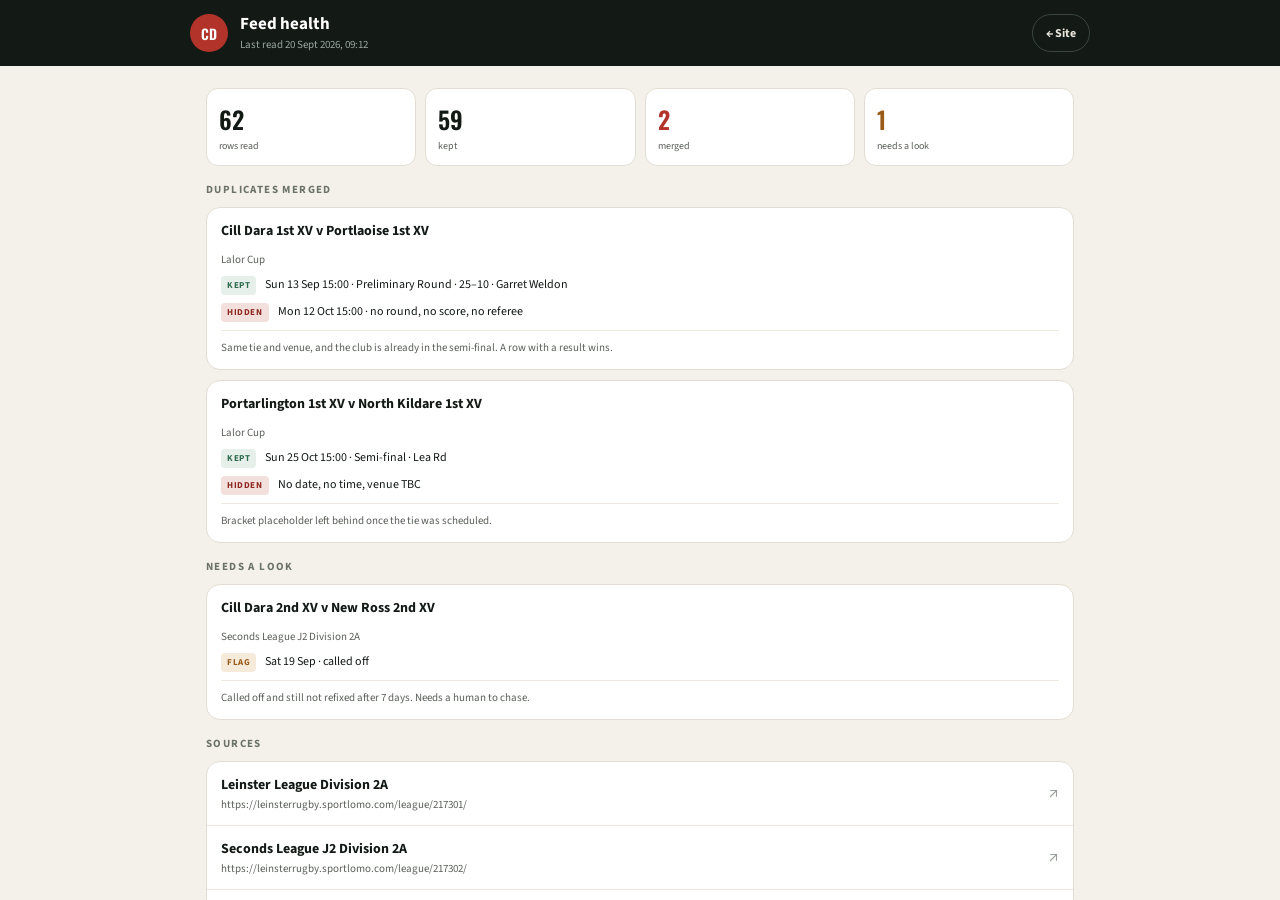
==== docs/review.html @ f0622572 "Add files via upload" ====
<!doctype html>
<html lang="en">
<head>
<meta charset="utf-8">
<meta name="viewport" content="width=device-width, initial-scale=1, viewport-fit=cover">
<title>Feed health — Cill Dara RFC</title>
<meta name="robots" content="noindex">
<link rel="preconnect" href="https://fonts.googleapis.com">
<link rel="preconnect" href="https://fonts.gstatic.com" crossorigin>
<link rel="stylesheet" href="https://fonts.googleapis.com/css2?family=Oswald:wght@500;600;700&family=Source+Sans+3:wght@400;500;600;700&display=swap">
<link rel="stylesheet" href="style.css">
<style>
.stats{display:grid;grid-template-columns:repeat(4,minmax(0,1fr));gap:9px}
.stat{background:var(--card);border:1px solid var(--line);border-radius:12px;padding:12px}
.stat .n{font-family:'Oswald',sans-serif;font-size:24px;font-weight:600}
.stat .k{font-size:10px;color:var(--muted);margin-top:2px}
.issue{padding:13px 14px;display:flex;flex-direction:column;gap:8px}
.issue h3{margin:0;font-size:14px;font-weight:700}
.line{display:flex;gap:9px;align-items:flex-start;font-size:12px}
.line .v{flex:1;min-width:0}
.why{border-top:1px solid var(--sep);padding-top:9px;font-size:11px;color:var(--muted);line-height:1.45}
.tag-kept{background:var(--green-wash);color:var(--green)}
.tag-hidden{background:var(--accent-tag);color:var(--accent-dark)}
.tag-flag{background:#F6EADA;color:var(--amber)}
@media(max-width:560px){.stats{grid-template-columns:repeat(2,minmax(0,1fr))}}
</style>
</head>
<body>

<header class="topbar">
  <div class="topbar-inner">
    <div class="crest">CD</div>
    <div>
      <h1>Feed health</h1>
      <div class="sub" id="stamp">—</div>
    </div>
    <a class="finesbtn" href="index.html">← Site</a>
  </div>
</header>

<main id="main"><p class="empty">Loading…</p></main>

<script>
(function () {
  function el(t, c, x) { var n = document.createElement(t); if (c) n.className = c; if (x != null) n.textContent = x; return n; }

  function render(D) {
    var root = el("div", "view");
    document.getElementById("stamp").textContent =
      "Last read " + new Date(D.updated).toLocaleString("en-IE", { dateStyle: "medium", timeStyle: "short" });

    var stats = el("div", "stats");
    [["rowsIn", "rows read", ""], ["kept", "kept", ""], ["merged", "merged", "var(--accent)"],
     ["attention", "needs a look", "var(--amber)"]].forEach(function (s) {
      var c = el("div", "stat");
      var n = el("div", "n", String(D.counts[s[0]]));
      if (s[2]) n.style.color = s[2];
      c.appendChild(n); c.appendChild(el("div", "k", s[1]));
      stats.appendChild(c);
    });
    root.appendChild(stats);

    function compName(id) {
      var c = D.competitions.filter(function (x) { return x.id === id; })[0];
      return c ? c.name : id;
    }

    var dupes = D.issues.filter(function (i) { return i.kind === "duplicate"; });
    if (dupes.length) {
      root.appendChild(el("div", "label", "DUPLICATES MERGED"));
      dupes.forEach(function (i) {
        var card = el("div", "card");
        var box = el("div", "issue");
        box.appendChild(el("h3", null, i.pair));
        box.appendChild(el("div", "comp-meta", compName(i.comp)));
        [["KEPT", "tag-kept", i.kept], ["HIDDEN", "tag-hidden", i.hidden]].forEach(function (r) {
          if (!r[2]) return;
          var line = el("div", "line");
          line.appendChild(el("span", "tag " + r[1], r[0]));
          line.appendChild(el("div", "v", r[2]));
          box.appendChild(line);
        });
        box.appendChild(el("div", "why", i.why));
        card.appendChild(box);
        root.appendChild(card);
      });
    }

    var flags = D.issues.filter(function (i) { return i.kind === "attention"; });
    if (flags.length) {
      root.appendChild(el("div", "label", "NEEDS A LOOK"));
      flags.forEach(function (i) {
        var card = el("div", "card");
        var box = el("div", "issue");
        box.appendChild(el("h3", null, i.pair));
        box.appendChild(el("div", "comp-meta", compName(i.comp)));
        var line = el("div", "line");
        line.appendChild(el("span", "tag tag-flag", "FLAG"));
        line.appendChild(el("div", "v", i.kept));
        box.appendChild(line);
        box.appendChild(el("div", "why", i.why));
        card.appendChild(box);
        root.appendChild(card);
      });
    }

    root.appendChild(el("div", "label", "SOURCES"));
    var src = el("div", "card");
    D.competitions.forEach(function (c, n) {
      var a = el("a", "stand-row" + (n ? " sep" : ""));
      a.href = c.source || "#";
      if (c.source) { a.target = "_blank"; a.rel = "noopener"; }
      var b = el("div", "stand-body");
      b.appendChild(el("div", "stand-title", c.name));
      b.appendChild(el("div", "stand-meta", c.source || "no source page yet · " + (c.status || "")));
      a.appendChild(b);
      a.appendChild(el("div", "chev", "↗"));
      src.appendChild(a);
    });
    root.appendChild(src);

    root.appendChild(el("div", "stamp",
      "Rule: one row per pairing per round. A result wins, then a real date and venue, then a placeholder. Nothing is deleted at source."));

    var main = document.getElementById("main");
    main.innerHTML = ""; main.appendChild(root);
  }

  if (window.__DATA__) render(window.__DATA__);
  else fetch("data.json", { cache: "no-store" }).then(function (r) { return r.json(); }).then(render)
    .catch(function (e) { document.getElementById("main").innerHTML = '<p class="empty">' + e.message + '</p>'; });
})();
</script>
</body>
</html>
---- docs/style.css ----
:root{
  --ink:#131A16; --ink-2:#1C2621; --line-dark:#3A463E;
  --paper:#F4F1EA; --card:#ffffff; --line:#E2DED4; --sep:#EDE9DF; --sand:#EAE5DA;
  --text:#131A16; --muted:#5A5F59; --faint:#7A8078;
  --accent:#B2332A; --accent-dark:#8C271F; --accent-wash:#FBF3F1; --accent-tag:#F3E0DD;
  --green:#2E6B4F; --green-wash:#E6EFE9;
  --amber:#9A5B18;
  box-sizing:border-box;
  padding-top:env(safe-area-inset-top,0px);
}
*,*::before,*::after{box-sizing:inherit}
html,body{height:100%}
html{scroll-padding-top:env(safe-area-inset-top,0px)}
body{
  margin:0;background:var(--paper);color:var(--text);
  font-family:'Source Sans 3',system-ui,-apple-system,sans-serif;
  -webkit-font-smoothing:antialiased;
  display:flex;flex-direction:column;
}
a{color:var(--accent);text-decoration:none}
a:hover{color:var(--accent-dark)}
button{font-family:inherit}

/* ---- top bar ---- */
.topbar{
  background:var(--ink);color:#fff;flex-shrink:0;
  padding:14px 16px calc(14px) 16px;
  padding-top:calc(14px + env(safe-area-inset-top,0px));
}
.topbar-inner{max-width:900px;margin:0 auto;display:flex;align-items:center;gap:12px}
.crest{width:38px;height:38px;border-radius:19px;background:var(--accent);
  display:flex;align-items:center;justify-content:center;
  font-family:'Oswald',sans-serif;font-weight:600;font-size:14px;flex-shrink:0}
.topbar h1{margin:0;font-size:17px;font-weight:700;line-height:1.2}
.topbar .sub{font-size:11px;color:#9BA8A0;margin-top:2px}
.finesbtn{margin-left:auto;display:flex;align-items:center;gap:7px;height:38px;padding:0 13px;
  border:1px solid var(--line-dark);border-radius:19px;color:#E8E4DA;
  font-size:12px;font-weight:700;white-space:nowrap}
.finesbtn:hover{color:#fff;border-color:#5C6B60;background:var(--ink-2)}

/* ---- nav ---- */
.nav{background:var(--ink);flex-shrink:0;border-bottom:1px solid var(--line-dark)}
.nav-inner{max-width:900px;margin:0 auto;display:flex;gap:4px;padding:0 12px;overflow-x:auto}
.navbtn{appearance:none;background:none;border:0;color:#9BA8A0;
  font-size:13px;font-weight:600;padding:0 14px;height:46px;cursor:pointer;
  border-bottom:2px solid transparent;white-space:nowrap}
.navbtn.on{color:#fff;border-bottom-color:var(--accent)}

/* ---- layout ---- */
main{flex:1;overflow-y:auto;-webkit-overflow-scrolling:touch;
  padding-bottom:calc(28px + env(safe-area-inset-bottom,0px))}
.view{max-width:900px;margin:0 auto;padding:16px;display:flex;flex-direction:column;gap:10px}
.label{font-size:11px;font-weight:700;letter-spacing:1.4px;color:#6B7268;margin-top:6px}
.card{background:var(--card);border:1px solid var(--line);border-radius:14px;overflow:hidden}
.card.dashed{background:#EFECE3;border:1px dashed #C9C2B2}
.sep{border-top:1px solid var(--sep)}
.empty{color:var(--muted);font-size:14px;padding:24px 16px;text-align:center}
.chev{color:#9AA09A;font-size:18px;line-height:1}

/* ---- hero ---- */
.hero{background:var(--ink);border-radius:16px;padding:18px;display:flex;flex-direction:column;gap:12px;color:#fff}
.hero-top{display:flex;align-items:center;gap:10px}
.eyebrow{font-size:11px;font-weight:700;letter-spacing:1.6px;color:#9BA8A0}
.chip{margin-left:auto;background:#253029;color:#C8D6CD;font-size:11px;font-weight:600;
  padding:5px 10px;border-radius:11px}
.hero-title{margin:0;font-family:'Oswald',sans-serif;font-weight:600;font-size:25px;line-height:1.15}
.hero-sub{font-size:12px;color:#9BA8A0;margin-top:-4px}
.hero-row{display:flex;align-items:center;gap:12px;background:var(--ink-2);
  border-radius:10px;padding:11px 13px}
.hero-row.accent{border-left:3px solid var(--accent)}
.hero-time{font-family:'Oswald',sans-serif;font-size:17px;font-weight:600;width:48px;flex-shrink:0}
.hero-body{min-width:0}
.hero-match{font-size:13px;font-weight:700}
.hero-meta{font-size:11px;color:#9BA8A0;margin-top:2px}
.hero-actions{display:flex;gap:10px;margin-top:2px}
.btn{flex:1;height:44px;border-radius:10px;display:flex;align-items:center;justify-content:center;
  font-size:13px;font-weight:700}
.btn-primary{background:var(--accent);color:#fff}
.btn-primary:hover{background:var(--accent-dark);color:#fff}
.btn-ghost{border:1px solid var(--line-dark);color:#E8E4DA;font-weight:600;flex:0 0 130px}
.btn-ghost:hover{color:#fff;background:var(--ink-2)}

/* ---- scoreline: names left, numbers in their own column ---- */
.score{display:flex;flex-direction:column;gap:3px}
.score-row{display:grid;grid-template-columns:1fr auto 46px;align-items:baseline;gap:10px}
.score-name{font-size:15px;font-weight:500;color:var(--muted);
  overflow:hidden;text-overflow:ellipsis;white-space:nowrap}
.score-row.won .score-name{font-weight:700;color:var(--text)}
.score-name.ours{color:var(--text)}
.score-tries{font-size:10px;color:var(--faint);font-variant-numeric:tabular-nums}
.score-num{font-family:'Oswald',sans-serif;font-size:24px;font-weight:500;color:var(--faint);
  text-align:right;font-variant-numeric:tabular-nums;
  border-left:1px solid var(--sep);padding-left:10px}
.score-row.won .score-num{font-weight:600;color:var(--text)}

.res-row{display:flex;gap:11px;padding:12px 14px;align-items:flex-start}
.res-row.dim{opacity:.72}
.res-body{flex:1;min-width:0}
.res-title{font-size:15px;font-weight:600;color:var(--text)}
.res-meta{font-size:11px;color:var(--muted);margin-top:5px}
.round{font-size:10px;font-weight:700;letter-spacing:1px;color:var(--faint);margin-bottom:5px}
.badge{width:24px;height:24px;border-radius:6px;display:flex;align-items:center;justify-content:center;
  font-size:12px;font-weight:700;color:#fff;flex-shrink:0;margin-top:2px}
.badge-w{background:var(--green)}
.badge-l{background:var(--accent)}
.badge-d{background:var(--faint)}
.badge-off{background:var(--sand);color:var(--muted);font-size:10px}

/* ---- standings snapshot ---- */
.stand-row{display:flex;align-items:center;gap:12px;padding:13px 14px;color:inherit}
.stand-pos{font-family:'Oswald',sans-serif;font-size:21px;font-weight:600;color:var(--accent);width:34px}
.stand-body{flex:1;min-width:0}
.stand-title{font-size:14px;font-weight:700;color:var(--text)}
.stand-meta{font-size:11px;color:var(--muted);margin-top:2px}

/* ---- segmented + chips ---- */
.seg{display:flex;gap:6px;background:var(--sand);border-radius:10px;padding:4px}
.seg-btn{flex:1;height:38px;border:0;border-radius:8px;background:transparent;color:var(--muted);
  font-size:13px;font-weight:600;cursor:pointer}
.seg-btn.on{background:var(--card);color:var(--text);font-weight:700;
  box-shadow:0 1px 2px rgba(19,26,22,.10)}
.chips{display:flex;gap:7px;flex-wrap:wrap}
.chip-btn{height:34px;padding:0 13px;border:1px solid var(--line);border-radius:17px;
  background:var(--card);color:var(--muted);font-size:12px;font-weight:600;cursor:pointer}
.chip-btn.on{background:var(--ink);border-color:var(--ink);color:#fff;font-weight:700}

/* ---- league table ---- */
.table{overflow-x:auto}
.trow{display:grid;grid-template-columns:4px 22px minmax(120px,1fr) 24px 24px 24px 24px 28px 34px;
  gap:5px;align-items:center;padding:8px 12px 8px 0;border-bottom:1px solid var(--sep)}
.trow:last-child{border-bottom:0}
.trow.ours{background:var(--accent-wash)}
.thead{padding-top:9px;padding-bottom:9px;background:var(--ink);border-bottom:0}
.thead .tc{font-size:10px;font-weight:700;color:#9BA8A0;letter-spacing:.6px}
.tc{font-size:13px;color:#4A5049;text-align:center;font-variant-numeric:tabular-nums}
.tc0{width:4px;height:38px;border-radius:0}
.tc0.mk-up{background:var(--green)}
.tc0.mk-down{background:var(--accent)}
.thead .tc0{height:auto;background:none}
.tc1{padding-left:6px;text-align:left;font-family:'Oswald',sans-serif;font-size:15px;font-weight:500}
.tc2{text-align:left}
.thead .tc1,.thead .tc2{font-family:inherit}
.tname{font-size:14px;font-weight:600;color:var(--text);white-space:nowrap}
.trow.ours .tname{font-weight:700}
.tsub{font-size:10px;color:var(--muted);margin-top:1px;white-space:nowrap}
.pts{font-family:'Oswald',sans-serif;font-size:19px;font-weight:600;color:var(--text);text-align:right}
.key{display:flex;gap:16px;padding:4px 6px}
.key-item{display:flex;align-items:center;gap:6px;font-size:11px;color:var(--muted)}
.dot{width:10px;height:10px;border-radius:2px;display:inline-block}
.dot.up{background:var(--green)}
.dot.down{background:var(--accent)}

/* ---- fixtures ---- */
.daylabel{display:flex;align-items:center;gap:8px;margin-top:6px;
  font-size:11px;font-weight:700;letter-spacing:1.2px;color:#6B7268}
.daylabel .rule{flex:1;height:1px;background:var(--line)}
.fx{display:flex;align-items:center;gap:11px;padding:11px 13px}
.fx.accent{border-left:3px solid var(--accent);padding-left:10px}
.fx-time{font-family:'Oswald',sans-serif;font-size:16px;font-weight:600;width:44px;flex-shrink:0;
  font-variant-numeric:tabular-nums}
.fx-body{flex:1;min-width:0}
.fx-match{font-size:14px;font-weight:600;color:var(--text)}
.fx-tags{display:flex;align-items:center;gap:6px;margin-top:4px;flex-wrap:wrap}
.fx-meta{font-size:10px;color:var(--muted)}
.tag{font-size:9px;font-weight:700;letter-spacing:.6px;padding:3px 6px;border-radius:4px;white-space:nowrap}
.tag-1st{background:var(--accent-tag);color:var(--accent-dark)}
.tag-2nd{background:var(--sand);color:#4A5049}
.tag-home{background:var(--green-wash);color:var(--green)}
.tag-away{background:var(--sand);color:#4A5049}
.tag-none{background:#DFD9CA;color:#4A5049}

/* ---- competitions ---- */
.comp-row{display:flex;align-items:center;gap:12px;padding:13px 14px}
.comp-body{flex:1;min-width:0}
.comp-title{font-size:14px;font-weight:700;color:var(--text)}
.comp-meta{font-size:11px;color:var(--muted);margin-top:3px;line-height:1.45}

/* ---- footer ---- */
.footer{max-width:900px;margin:0 auto;padding:6px 16px 0 16px;display:flex;flex-direction:column;gap:10px}
.stamp{font-size:11px;color:var(--faint);padding:6px 2px 0 2px}

@media (min-width:720px){
  .hero-title{font-size:30px}
  .view{padding:22px 16px}
}
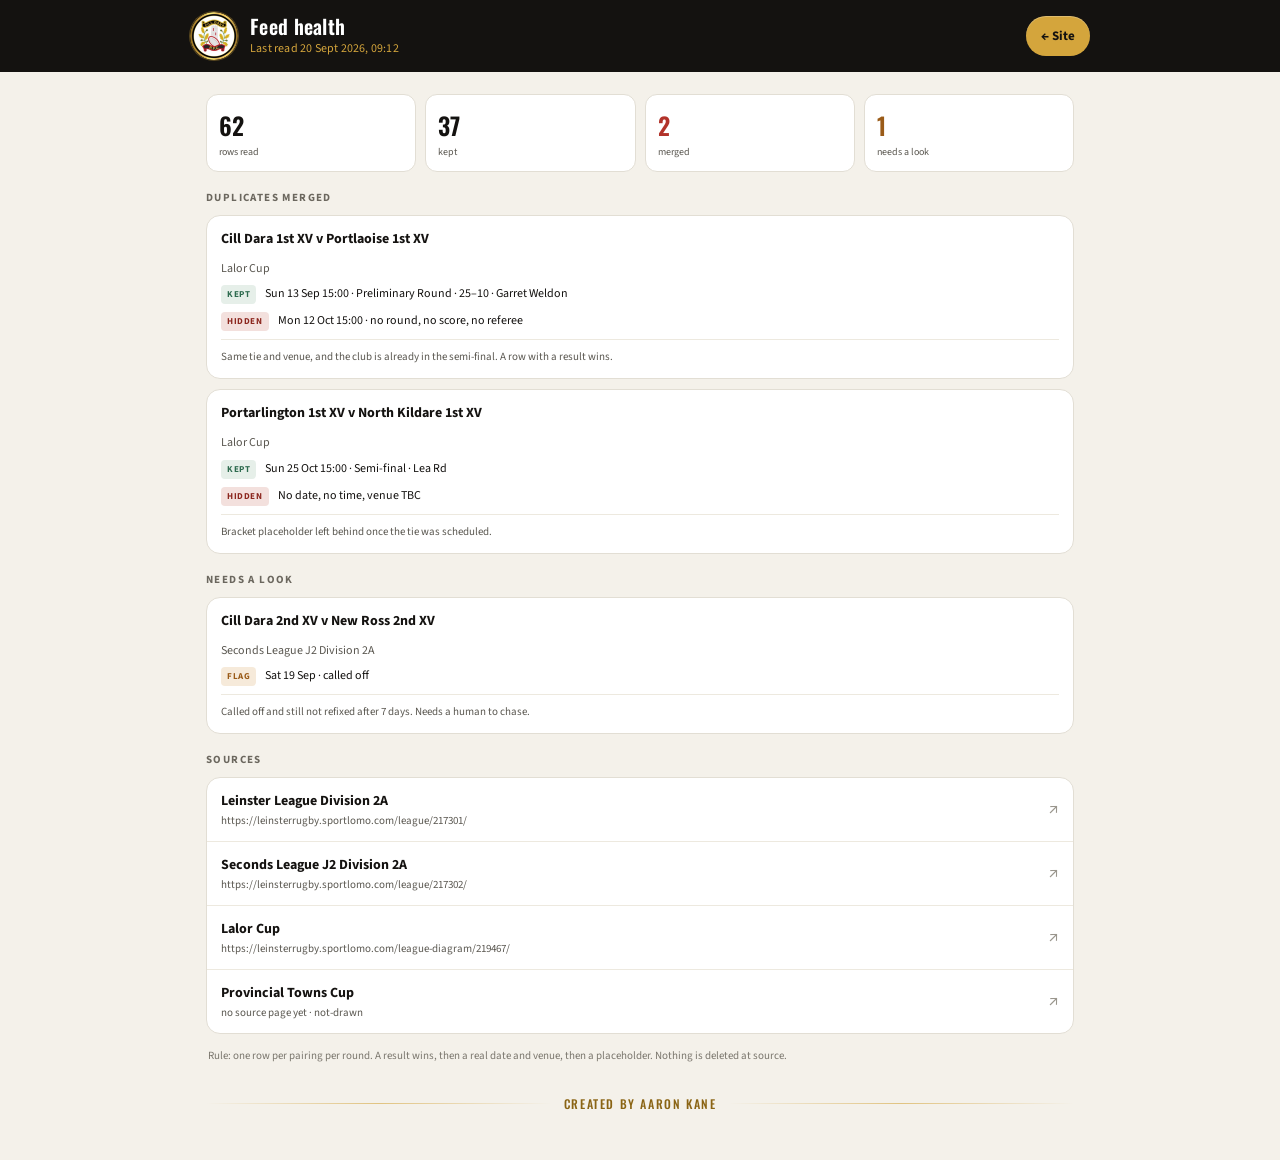
==== commit 89966b79: "Add files via upload 1.2" ====
--- a/docs/review.html
+++ b/docs/review.html
@@ -8,6 +8,7 @@
 <link rel="preconnect" href="https://fonts.googleapis.com">
 <link rel="preconnect" href="https://fonts.gstatic.com" crossorigin>
 <link rel="stylesheet" href="https://fonts.googleapis.com/css2?family=Oswald:wght@500;600;700&family=Source+Sans+3:wght@400;500;600;700&display=swap">
+<link rel="icon" type="image/png" sizes="32x32" href="favicon-32.png">
 <link rel="stylesheet" href="style.css">
 <style>
 .stats{display:grid;grid-template-columns:repeat(4,minmax(0,1fr));gap:9px}
@@ -29,10 +30,10 @@
 
 <header class="topbar">
   <div class="topbar-inner">
-    <div class="crest">CD</div>
-    <div>
+    <img class="crest" src="crest-96.png" width="48" height="48" alt="Cill Dara RFC crest">
+    <div class="club">
       <h1>Feed health</h1>
-      <div class="sub" id="stamp">—</div>
+      <div class="tagline" id="stamp">—</div>
     </div>
     <a class="finesbtn" href="index.html">← Site</a>
   </div>
@@ -122,6 +123,12 @@
     root.appendChild(el("div", "stamp",
       "Rule: one row per pairing per round. A result wins, then a real date and venue, then a placeholder. Nothing is deleted at source."));
 
+    var credit = el("div", "credit");
+    credit.appendChild(el("span", "credit-rule"));
+    credit.appendChild(el("span", "credit-text", "Created by Aaron Kane"));
+    credit.appendChild(el("span", "credit-rule"));
+    root.appendChild(credit);
+
     var main = document.getElementById("main");
     main.innerHTML = ""; main.appendChild(root);
   }
--- a/docs/style.css
+++ b/docs/style.css
@@ -1,185 +1,275 @@
 :root{
-  --ink:#131A16; --ink-2:#1C2621; --line-dark:#3A463E;
+  /* taken from the crest: black ring, gold band, red scroll, ivory field */
+  --ink:#141210; --ink-2:#211E19; --line-dark:#3B362E;
+  --on-dark:#EDE8DE; --on-dark-muted:#A8A092;
   --paper:#F4F1EA; --card:#ffffff; --line:#E2DED4; --sep:#EDE9DF; --sand:#EAE5DA;
-  --text:#131A16; --muted:#5A5F59; --faint:#7A8078;
-  --accent:#B2332A; --accent-dark:#8C271F; --accent-wash:#FBF3F1; --accent-tag:#F3E0DD;
-  --green:#2E6B4F; --green-wash:#E6EFE9;
-  --amber:#9A5B18;
+  --text:#141210; --muted:#5A5750; --faint:#7A766D;
+  --gold:#D4A53C; --gold-deep:#8A6414; --gold-wash:#F6EDD6;
+  --accent:#B2332A; --accent-dark:#8C271F; --accent-wash:#FBF1EF; --accent-tag:#F3E0DD;
+  --green:#2E6B4F; --green-wash:#E6EFE9; --green-soft:#9CC7B0;
+  --red-soft:#E6ABA5; --amber:#9A5B18;
   box-sizing:border-box;
-  padding-top:env(safe-area-inset-top,0px);
 }
 *,*::before,*::after{box-sizing:inherit}
-html,body{height:100%}
 html{scroll-padding-top:env(safe-area-inset-top,0px)}
 body{
-  margin:0;background:var(--paper);color:var(--text);
+  margin:0;min-height:100%;background:var(--paper);color:var(--text);
   font-family:'Source Sans 3',system-ui,-apple-system,sans-serif;
   -webkit-font-smoothing:antialiased;
-  display:flex;flex-direction:column;
 }
 a{color:var(--accent);text-decoration:none}
 a:hover{color:var(--accent-dark)}
 button{font-family:inherit}
 
-/* ---- top bar ---- */
-.topbar{
-  background:var(--ink);color:#fff;flex-shrink:0;
-  padding:14px 16px calc(14px) 16px;
-  padding-top:calc(14px + env(safe-area-inset-top,0px));
-}
+/* ---------------- header ---------------- */
+.topbar{background:var(--ink);color:#fff;
+  padding:12px 16px 12px 16px;padding-top:calc(12px + env(safe-area-inset-top,0px))}
 .topbar-inner{max-width:900px;margin:0 auto;display:flex;align-items:center;gap:12px}
-.crest{width:38px;height:38px;border-radius:19px;background:var(--accent);
-  display:flex;align-items:center;justify-content:center;
-  font-family:'Oswald',sans-serif;font-weight:600;font-size:14px;flex-shrink:0}
-.topbar h1{margin:0;font-size:17px;font-weight:700;line-height:1.2}
-.topbar .sub{font-size:11px;color:#9BA8A0;margin-top:2px}
-.finesbtn{margin-left:auto;display:flex;align-items:center;gap:7px;height:38px;padding:0 13px;
-  border:1px solid var(--line-dark);border-radius:19px;color:#E8E4DA;
-  font-size:12px;font-weight:700;white-space:nowrap}
-.finesbtn:hover{color:#fff;border-color:#5C6B60;background:var(--ink-2)}
-
-/* ---- nav ---- */
-.nav{background:var(--ink);flex-shrink:0;border-bottom:1px solid var(--line-dark)}
-.nav-inner{max-width:900px;margin:0 auto;display:flex;gap:4px;padding:0 12px;overflow-x:auto}
-.navbtn{appearance:none;background:none;border:0;color:#9BA8A0;
-  font-size:13px;font-weight:600;padding:0 14px;height:46px;cursor:pointer;
-  border-bottom:2px solid transparent;white-space:nowrap}
-.navbtn.on{color:#fff;border-bottom-color:var(--accent)}
-
-/* ---- layout ---- */
-main{flex:1;overflow-y:auto;-webkit-overflow-scrolling:touch;
-  padding-bottom:calc(28px + env(safe-area-inset-bottom,0px))}
+.crest{width:48px;height:48px;border-radius:50%;flex-shrink:0;display:block;
+  box-shadow:0 0 0 1px rgba(212,165,60,.35)}
+.club{min-width:0}
+.topbar h1{margin:0;font-family:'Oswald',sans-serif;font-weight:600;font-size:20px;
+  letter-spacing:.3px;line-height:1.15}
+.tagline{font-size:12px;color:var(--gold);margin-top:2px;letter-spacing:.2px}
+.finesbtn{margin-left:auto;display:flex;align-items:center;gap:6px;height:40px;padding:0 15px;
+  border-radius:20px;background:var(--gold);color:var(--ink);
+  font-size:13px;font-weight:700;white-space:nowrap;flex-shrink:0;
+  box-shadow:0 1px 0 rgba(255,255,255,.25) inset}
+.finesbtn:hover{background:#E2B64E;color:var(--ink)}
+.finesbtn .eur{font-family:'Oswald',sans-serif;font-size:17px;font-weight:600;line-height:1}
+
+/* ---------------- nav ---------------- */
+.nav{background:var(--ink);position:sticky;top:0;z-index:5;border-bottom:1px solid var(--line-dark)}
+.nav-inner{max-width:900px;margin:0 auto;display:flex;padding:0 8px}
+.navbtn{flex:1;appearance:none;background:none;border:0;color:var(--on-dark-muted);
+  font-size:14px;font-weight:600;height:48px;cursor:pointer;
+  border-bottom:3px solid transparent;white-space:nowrap}
+.navbtn.on{color:#fff;border-bottom-color:var(--gold)}
+.navbtn:hover{color:#fff}
+
+/* ---------------- layout ---------------- */
+main{padding-bottom:calc(20px + env(safe-area-inset-bottom,0px))}
 .view{max-width:900px;margin:0 auto;padding:16px;display:flex;flex-direction:column;gap:10px}
-.label{font-size:11px;font-weight:700;letter-spacing:1.4px;color:#6B7268;margin-top:6px}
+.label{font-size:11px;font-weight:700;letter-spacing:1.4px;color:#6B675E;margin-top:8px}
 .card{background:var(--card);border:1px solid var(--line);border-radius:14px;overflow:hidden}
 .card.dashed{background:#EFECE3;border:1px dashed #C9C2B2}
+.stack{display:flex;flex-direction:column;gap:10px}
 .sep{border-top:1px solid var(--sep)}
-.empty{color:var(--muted);font-size:14px;padding:24px 16px;text-align:center}
-.chev{color:#9AA09A;font-size:18px;line-height:1}
-
-/* ---- hero ---- */
-.hero{background:var(--ink);border-radius:16px;padding:18px;display:flex;flex-direction:column;gap:12px;color:#fff}
-.hero-top{display:flex;align-items:center;gap:10px}
-.eyebrow{font-size:11px;font-weight:700;letter-spacing:1.6px;color:#9BA8A0}
-.chip{margin-left:auto;background:#253029;color:#C8D6CD;font-size:11px;font-weight:600;
-  padding:5px 10px;border-radius:11px}
-.hero-title{margin:0;font-family:'Oswald',sans-serif;font-weight:600;font-size:25px;line-height:1.15}
-.hero-sub{font-size:12px;color:#9BA8A0;margin-top:-4px}
-.hero-row{display:flex;align-items:center;gap:12px;background:var(--ink-2);
-  border-radius:10px;padding:11px 13px}
-.hero-row.accent{border-left:3px solid var(--accent)}
-.hero-time{font-family:'Oswald',sans-serif;font-size:17px;font-weight:600;width:48px;flex-shrink:0}
+.empty{color:var(--muted);font-size:14px;padding:22px 8px;text-align:center;margin:0}
+.chev{color:#9A968D;font-size:18px;line-height:1}
+.grade{white-space:nowrap}
+.nw{white-space:nowrap}
+.muted{color:var(--muted)}
+
+/* ---------------- hero + countdown ---------------- */
+.hero{background:var(--ink);border-radius:18px;padding:18px;display:flex;flex-direction:column;gap:12px;color:#fff}
+.eyebrow{font-size:11px;font-weight:700;letter-spacing:1.6px;color:var(--on-dark-muted)}
+.hero-title{margin:-4px 0 0 0;font-family:'Oswald',sans-serif;font-weight:600;font-size:30px;line-height:1.1;letter-spacing:.3px}
+.hero-sub{font-size:13px;color:var(--on-dark-muted);margin-top:-6px;letter-spacing:.2px}
+
+.countdown{background:var(--ink-2);border:1px solid var(--line-dark);border-radius:12px;
+  padding:10px 10px 9px 10px;text-align:center}
+.cd-grid{display:flex;align-items:flex-start;justify-content:center;gap:4px}
+.cd-cell{min-width:44px}
+.cd-n{font-family:'Oswald',sans-serif;font-weight:600;font-size:28px;line-height:1;color:var(--gold);
+  font-variant-numeric:tabular-nums;letter-spacing:.5px}
+.cd-u{font-size:9px;font-weight:700;letter-spacing:1.4px;color:var(--on-dark-muted);margin-top:4px}
+.cd-sep{font-family:'Oswald',sans-serif;font-size:22px;line-height:1.2;color:var(--line-dark)}
+.cd-for{font-size:11px;color:var(--on-dark-muted);margin-top:7px}
+.cd-live{display:none;font-family:'Oswald',sans-serif;font-size:22px;font-weight:600;color:var(--gold)}
+.countdown.is-live .cd-grid{display:none}
+.countdown.is-live .cd-live{display:block}
+
+.hero-row{display:flex;align-items:center;gap:12px;background:var(--ink-2);border-radius:10px;padding:11px 13px}
+.hero-row.accent{box-shadow:inset 3px 0 0 var(--accent)}
+.hero-time{font-family:'Oswald',sans-serif;font-size:17px;font-weight:600;width:48px;flex-shrink:0;
+  font-variant-numeric:tabular-nums}
 .hero-body{min-width:0}
-.hero-match{font-size:13px;font-weight:700}
-.hero-meta{font-size:11px;color:#9BA8A0;margin-top:2px}
-.hero-actions{display:flex;gap:10px;margin-top:2px}
-.btn{flex:1;height:44px;border-radius:10px;display:flex;align-items:center;justify-content:center;
-  font-size:13px;font-weight:700}
+.hero-match{font-size:14px;font-weight:700;line-height:1.3}
+.hero-meta{font-size:11px;color:var(--on-dark-muted);margin-top:3px}
+.hero-actions{display:flex;gap:10px}
+.btn{flex:1;height:46px;border-radius:11px;display:flex;align-items:center;justify-content:center;
+  font-size:14px;font-weight:700}
 .btn-primary{background:var(--accent);color:#fff}
 .btn-primary:hover{background:var(--accent-dark);color:#fff}
-.btn-ghost{border:1px solid var(--line-dark);color:#E8E4DA;font-weight:600;flex:0 0 130px}
+.btn-ghost{border:1px solid var(--line-dark);color:var(--on-dark);font-weight:600;flex:0 0 130px}
 .btn-ghost:hover{color:#fff;background:var(--ink-2)}
 
-/* ---- scoreline: names left, numbers in their own column ---- */
-.score{display:flex;flex-direction:column;gap:3px}
-.score-row{display:grid;grid-template-columns:1fr auto 46px;align-items:baseline;gap:10px}
-.score-name{font-size:15px;font-weight:500;color:var(--muted);
-  overflow:hidden;text-overflow:ellipsis;white-space:nowrap}
+/* ---------------- scoreline ---------------- */
+.score{display:flex;flex-direction:column;gap:4px}
+.score-row{display:grid;grid-template-columns:minmax(0,1fr) auto 48px;align-items:center;gap:10px}
+.score-name{font-size:15px;font-weight:500;color:var(--muted);line-height:1.25}
 .score-row.won .score-name{font-weight:700;color:var(--text)}
 .score-name.ours{color:var(--text)}
-.score-tries{font-size:10px;color:var(--faint);font-variant-numeric:tabular-nums}
-.score-num{font-family:'Oswald',sans-serif;font-size:24px;font-weight:500;color:var(--faint);
-  text-align:right;font-variant-numeric:tabular-nums;
-  border-left:1px solid var(--sep);padding-left:10px}
+.score-extra{display:flex;align-items:center;gap:5px}
+.score-tries{font-size:11px;color:var(--faint);font-variant-numeric:tabular-nums;min-width:18px;text-align:right}
+.score-num{font-family:'Oswald',sans-serif;font-size:26px;font-weight:500;color:var(--faint);line-height:1;
+  text-align:right;font-variant-numeric:tabular-nums;border-left:1px solid var(--sep);padding-left:10px}
 .score-row.won .score-num{font-weight:600;color:var(--text)}
+.bp{font-size:9px;font-weight:700;letter-spacing:.4px;padding:2px 5px;border-radius:4px;line-height:1.2}
+.bp-tb{background:var(--gold-wash);color:var(--gold-deep)}
+.bp-lb{background:var(--sand);color:#4A4740}
+
+/* ---------------- last time out ---------------- */
+.rcard{background:var(--card);border:1px solid var(--line);border-radius:14px;overflow:hidden}
+.rc-head{display:flex;align-items:center;gap:12px;padding:11px 14px;border-bottom:1px solid var(--sep)}
+.rc-badge{font-family:'Oswald',sans-serif;font-size:13px;font-weight:600;letter-spacing:1px;
+  padding:5px 9px;border-radius:7px;color:#fff;flex-shrink:0}
+.rc-w .rc-badge{background:var(--green)}
+.rc-l .rc-badge{background:var(--accent)}
+.rc-d .rc-badge{background:var(--faint)}
+.rc-off .rc-badge{background:var(--sand);color:var(--muted)}
+.rc-w{box-shadow:inset 4px 0 0 var(--green)}
+.rc-l{box-shadow:inset 4px 0 0 var(--accent)}
+.rc-title{min-width:0}
+.rc-team{font-size:14px;font-weight:700}
+.rc-meta{font-size:11px;color:var(--muted);margin-top:1px}
+.rc-body{padding:12px 14px 13px 14px;display:flex;flex-direction:column;gap:11px}
+.rc-off{font-size:15px;font-weight:600;color:var(--muted)}
+.rc-note{font-size:12px;color:var(--muted)}
+.chips-row{display:flex;flex-wrap:wrap;gap:6px}
+.pill{font-size:11px;font-weight:600;padding:4px 9px;border-radius:12px;background:var(--sand);color:#4A4740}
+.pill-gold{background:var(--gold-wash);color:var(--gold-deep)}
+.pill-strong{background:var(--ink);color:var(--gold)}
+
+/* ---------------- standings card ---------------- */
+.scard{display:block;background:var(--card);border:1px solid var(--line);border-radius:14px;
+  padding:14px;color:inherit}
+.scard:hover{color:inherit;border-color:#CFC9BC}
+.sc-top{display:flex;align-items:center;gap:12px}
+.sc-pos{font-family:'Oswald',sans-serif;font-size:34px;font-weight:600;line-height:1;color:var(--accent);min-width:54px}
+.sc-title{flex:1;min-width:0}
+.sc-team{font-size:15px;font-weight:700}
+.sc-comp{font-size:11px;color:var(--muted);margin-top:1px}
+.sc-pts{font-family:'Oswald',sans-serif;font-size:18px;font-weight:600;background:var(--ink);color:var(--gold);
+  padding:5px 10px;border-radius:9px;white-space:nowrap}
+.sc-zone{margin-top:11px;font-size:12px;font-weight:600;padding:6px 10px;border-radius:8px;display:inline-block}
+.sc-zone.zone-up{background:var(--green-wash);color:var(--green)}
+.sc-zone.zone-po-up{background:#EEF5F1;color:#3F7A5E}
+.sc-zone.zone-po-down{background:#FBEFEC;color:#9A3E36}
+.sc-zone.zone-down{background:var(--accent-tag);color:var(--accent-dark)}
+.sc-zone.zone-none{background:var(--sand);color:#4A4740;font-weight:500}
+.sc-mini{margin-top:11px;border:1px solid var(--sep);border-radius:10px;overflow:hidden}
+.sc-row{display:grid;grid-template-columns:4px 22px minmax(0,1fr) auto 30px;gap:9px;align-items:center;
+  padding:8px 10px 8px 0;border-top:1px solid var(--sep);font-size:13px}
+.sc-row:first-child{border-top:0}
+.sc-row.ours{background:var(--accent-wash);font-weight:700}
+.sc-row .mk{height:22px}
+.sc-rpos{font-family:'Oswald',sans-serif;color:var(--muted);text-align:right}
+.sc-rname{line-height:1.25}
+.sc-rpld{font-size:11px;color:var(--faint)}
+.sc-rpts{font-family:'Oswald',sans-serif;font-size:16px;font-weight:600;text-align:right}
+.sc-gap{font-size:12px;color:var(--muted);margin-top:10px}
+
+/* zone markers, shared by the mini table and the full table */
+.mk-up{background:var(--green)}
+.mk-po-up{background:var(--green-soft)}
+.mk-po-down{background:var(--red-soft)}
+.mk-down{background:var(--accent)}
+
+/* ---------------- segmented + chips ---------------- */
+.seg{display:flex;gap:6px;background:var(--sand);border-radius:11px;padding:4px}
+.seg-btn{flex:1;min-height:40px;border:0;border-radius:8px;background:transparent;color:var(--muted);
+  font-size:13px;font-weight:600;cursor:pointer;padding:0 8px}
+.seg-btn.on{background:var(--card);color:var(--text);font-weight:700;box-shadow:0 1px 2px rgba(20,18,16,.12)}
+.chips{display:flex;gap:7px;flex-wrap:wrap}
+.chip-btn{height:36px;padding:0 14px;border:1px solid var(--line);border-radius:18px;
+  background:var(--card);color:var(--muted);font-size:13px;font-weight:600;cursor:pointer}
+.chip-btn.on{background:var(--ink);border-color:var(--ink);color:#fff;font-weight:700}
+
+/* ---------------- league table ---------------- */
+.table{overflow-x:auto}
+.trow{display:grid;grid-template-columns:4px 20px minmax(96px,1fr) 22px 22px 22px 22px 26px 26px 32px;
+  gap:4px;align-items:center;padding:8px 10px 8px 0;border-bottom:1px solid var(--sep);min-width:330px}
+.trow:last-child{border-bottom:0}
+.trow.ours{background:var(--accent-wash)}
+.thead{padding-top:9px;padding-bottom:9px;background:var(--ink);border-bottom:0}
+.thead .tc{font-size:10px;font-weight:700;color:var(--on-dark-muted);letter-spacing:.5px}
+.thead .tc7,.thead .tc8{color:var(--gold)}
+.tc{font-size:13px;color:#4A4740;text-align:center;font-variant-numeric:tabular-nums}
+.tc0{width:4px;align-self:stretch;margin:-8px 0}
+.thead .tc0{margin:0}
+.tc1{padding-left:6px;text-align:left;font-family:'Oswald',sans-serif;font-size:15px;font-weight:500}
+.thead .tc1{font-family:inherit}
+.tc2{text-align:left;min-width:0}
+.tc7,.tc8{background:rgba(212,165,60,.07)}
+.thead .tc7,.thead .tc8{background:none}
+.tc7.na{color:#B7B2A8}
+.tname{font-size:14px;font-weight:600;color:var(--text);line-height:1.25;display:block}
+.trow.ours .tname{font-weight:700}
+.tsub{font-size:10px;color:var(--muted);margin-top:2px;white-space:nowrap}
+.pts{font-family:'Oswald',sans-serif;font-size:19px;font-weight:600;color:var(--text);text-align:right}
+
+.zkey{display:grid;grid-template-columns:1fr 1fr;gap:8px 16px;padding:4px 4px 0 4px}
+.zkey-item{display:flex;align-items:center;gap:8px;font-size:12px;color:var(--muted)}
+.zdot{width:12px;height:12px;border-radius:3px;display:inline-block;flex-shrink:0}
+.notes{display:flex;flex-direction:column;gap:6px;padding:4px}
+.notes p{margin:0;font-size:12px;line-height:1.5;color:var(--muted)}
+.notes p.note-strong{color:var(--text);font-weight:600}
+
+/* ---------------- fixtures / results ---------------- */
+.daylabel{display:flex;align-items:center;gap:8px;margin-top:8px;
+  font-size:11px;font-weight:700;letter-spacing:1.2px;color:#6B675E}
+.daylabel .rule{flex:1;height:1px;background:var(--line)}
+.fx{display:flex;align-items:center;gap:11px;padding:12px 13px}
+.fx.accent{box-shadow:inset 3px 0 0 var(--accent)}
+.fx-time{font-family:'Oswald',sans-serif;font-size:16px;font-weight:600;width:44px;flex-shrink:0;
+  font-variant-numeric:tabular-nums}
+.fx-body{flex:1;min-width:0}
+.fx-match{font-size:14px;font-weight:600;color:var(--text);line-height:1.3}
+.fx-tags{display:flex;align-items:center;gap:6px;margin-top:5px;flex-wrap:wrap}
+.fx-meta{font-size:11px;color:var(--muted)}
+.tag{font-size:9px;font-weight:700;letter-spacing:.6px;padding:3px 6px;border-radius:4px;white-space:nowrap}
+.tag-1st{background:var(--accent-tag);color:var(--accent-dark)}
+.tag-2nd{background:var(--sand);color:#4A4740}
+.tag-home{background:var(--green-wash);color:var(--green)}
+.tag-away{background:var(--sand);color:#4A4740}
+.tag-none{background:#DFD9CA;color:#4A4740}
+.linkrow{margin-top:6px;appearance:none;border:1px solid var(--line);background:var(--card);border-radius:12px;
+  height:46px;font-size:13px;font-weight:700;color:var(--accent);cursor:pointer}
+.linkrow:hover{border-color:#CFC9BC}
 
 .res-row{display:flex;gap:11px;padding:12px 14px;align-items:flex-start}
-.res-row.dim{opacity:.72}
+.res-row.mine{box-shadow:inset 3px 0 0 var(--gold)}
+.res-row.dim{opacity:.75}
 .res-body{flex:1;min-width:0}
-.res-title{font-size:15px;font-weight:600;color:var(--text)}
-.res-meta{font-size:11px;color:var(--muted);margin-top:5px}
-.round{font-size:10px;font-weight:700;letter-spacing:1px;color:var(--faint);margin-bottom:5px}
-.badge{width:24px;height:24px;border-radius:6px;display:flex;align-items:center;justify-content:center;
-  font-size:12px;font-weight:700;color:#fff;flex-shrink:0;margin-top:2px}
-.badge-w{background:var(--green)}
-.badge-l{background:var(--accent)}
-.badge-d{background:var(--faint)}
-.badge-off{background:var(--sand);color:var(--muted);font-size:10px}
-
-/* ---- standings snapshot ---- */
+.res-title{font-size:15px;font-weight:600;line-height:1.3}
+.res-meta{font-size:11px;color:var(--muted);margin-top:6px}
+.round{font-size:10px;font-weight:700;letter-spacing:1px;color:var(--faint);margin-bottom:6px}
+.legend{display:flex;flex-wrap:wrap;gap:8px 16px;padding:4px}
+.legend-item{display:flex;align-items:center;gap:6px;font-size:12px;color:var(--muted)}
+
+.comp-row{display:flex;align-items:center;gap:12px;padding:13px 14px}
+.comp-body{flex:1;min-width:0}
+.comp-title{font-size:14px;font-weight:700}
+.comp-meta{font-size:12px;color:var(--muted);margin-top:3px;line-height:1.45}
+
+/* ---------------- footer ---------------- */
+.footer{max-width:900px;margin:0 auto;padding:8px 16px 0 16px;display:flex;flex-direction:column;gap:10px}
 .stand-row{display:flex;align-items:center;gap:12px;padding:13px 14px;color:inherit}
-.stand-pos{font-family:'Oswald',sans-serif;font-size:21px;font-weight:600;color:var(--accent);width:34px}
+.stand-row:hover{color:inherit;background:#FBFAF6}
 .stand-body{flex:1;min-width:0}
 .stand-title{font-size:14px;font-weight:700;color:var(--text)}
 .stand-meta{font-size:11px;color:var(--muted);margin-top:2px}
-
-/* ---- segmented + chips ---- */
-.seg{display:flex;gap:6px;background:var(--sand);border-radius:10px;padding:4px}
-.seg-btn{flex:1;height:38px;border:0;border-radius:8px;background:transparent;color:var(--muted);
-  font-size:13px;font-weight:600;cursor:pointer}
-.seg-btn.on{background:var(--card);color:var(--text);font-weight:700;
-  box-shadow:0 1px 2px rgba(19,26,22,.10)}
-.chips{display:flex;gap:7px;flex-wrap:wrap}
-.chip-btn{height:34px;padding:0 13px;border:1px solid var(--line);border-radius:17px;
-  background:var(--card);color:var(--muted);font-size:12px;font-weight:600;cursor:pointer}
-.chip-btn.on{background:var(--ink);border-color:var(--ink);color:#fff;font-weight:700}
-
-/* ---- league table ---- */
-.table{overflow-x:auto}
-.trow{display:grid;grid-template-columns:4px 22px minmax(120px,1fr) 24px 24px 24px 24px 28px 34px;
-  gap:5px;align-items:center;padding:8px 12px 8px 0;border-bottom:1px solid var(--sep)}
-.trow:last-child{border-bottom:0}
-.trow.ours{background:var(--accent-wash)}
-.thead{padding-top:9px;padding-bottom:9px;background:var(--ink);border-bottom:0}
-.thead .tc{font-size:10px;font-weight:700;color:#9BA8A0;letter-spacing:.6px}
-.tc{font-size:13px;color:#4A5049;text-align:center;font-variant-numeric:tabular-nums}
-.tc0{width:4px;height:38px;border-radius:0}
-.tc0.mk-up{background:var(--green)}
-.tc0.mk-down{background:var(--accent)}
-.thead .tc0{height:auto;background:none}
-.tc1{padding-left:6px;text-align:left;font-family:'Oswald',sans-serif;font-size:15px;font-weight:500}
-.tc2{text-align:left}
-.thead .tc1,.thead .tc2{font-family:inherit}
-.tname{font-size:14px;font-weight:600;color:var(--text);white-space:nowrap}
-.trow.ours .tname{font-weight:700}
-.tsub{font-size:10px;color:var(--muted);margin-top:1px;white-space:nowrap}
-.pts{font-family:'Oswald',sans-serif;font-size:19px;font-weight:600;color:var(--text);text-align:right}
-.key{display:flex;gap:16px;padding:4px 6px}
-.key-item{display:flex;align-items:center;gap:6px;font-size:11px;color:var(--muted)}
-.dot{width:10px;height:10px;border-radius:2px;display:inline-block}
-.dot.up{background:var(--green)}
-.dot.down{background:var(--accent)}
-
-/* ---- fixtures ---- */
-.daylabel{display:flex;align-items:center;gap:8px;margin-top:6px;
-  font-size:11px;font-weight:700;letter-spacing:1.2px;color:#6B7268}
-.daylabel .rule{flex:1;height:1px;background:var(--line)}
-.fx{display:flex;align-items:center;gap:11px;padding:11px 13px}
-.fx.accent{border-left:3px solid var(--accent);padding-left:10px}
-.fx-time{font-family:'Oswald',sans-serif;font-size:16px;font-weight:600;width:44px;flex-shrink:0;
-  font-variant-numeric:tabular-nums}
-.fx-body{flex:1;min-width:0}
-.fx-match{font-size:14px;font-weight:600;color:var(--text)}
-.fx-tags{display:flex;align-items:center;gap:6px;margin-top:4px;flex-wrap:wrap}
-.fx-meta{font-size:10px;color:var(--muted)}
-.tag{font-size:9px;font-weight:700;letter-spacing:.6px;padding:3px 6px;border-radius:4px;white-space:nowrap}
-.tag-1st{background:var(--accent-tag);color:var(--accent-dark)}
-.tag-2nd{background:var(--sand);color:#4A5049}
-.tag-home{background:var(--green-wash);color:var(--green)}
-.tag-away{background:var(--sand);color:#4A5049}
-.tag-none{background:#DFD9CA;color:#4A5049}
-
-/* ---- competitions ---- */
-.comp-row{display:flex;align-items:center;gap:12px;padding:13px 14px}
-.comp-body{flex:1;min-width:0}
-.comp-title{font-size:14px;font-weight:700;color:var(--text)}
-.comp-meta{font-size:11px;color:var(--muted);margin-top:3px;line-height:1.45}
-
-/* ---- footer ---- */
-.footer{max-width:900px;margin:0 auto;padding:6px 16px 0 16px;display:flex;flex-direction:column;gap:10px}
-.stamp{font-size:11px;color:var(--faint);padding:6px 2px 0 2px}
+.stamp{font-size:11px;color:var(--faint);padding:4px 2px 0 2px}
+.credit{display:flex;align-items:center;gap:12px;margin:22px 0 6px 0}
+.credit-rule{flex:1;height:1px;background:linear-gradient(90deg,transparent,rgba(212,165,60,.6),transparent)}
+.credit-text{font-family:'Oswald',sans-serif;font-size:12px;font-weight:500;letter-spacing:1.6px;
+  text-transform:uppercase;color:var(--gold-deep);white-space:nowrap}
 
 @media (min-width:720px){
   .hero-title{font-size:30px}
   .view{padding:22px 16px}
+  .cd-n{font-size:34px}
+  .cd-cell{min-width:54px}
 }
+
+/* results page: winner and loser, readable at a glance without shouting */
+.results .score{gap:3px}
+.results .score-row{padding:3px 0 3px 8px;border-radius:7px;margin-left:-8px}
+.results .score-row.won{background:#EEF6F1}
+.results .score-row.lost{background:#FBF1EF}
+.results .score-row.won .score-num{color:var(--green)}
+.results .score-row.lost .score-num{color:#B8645C}
+.results .score-row.won .score-name{color:var(--text)}
+.results .score-num{border-left-color:rgba(20,18,16,.06)}
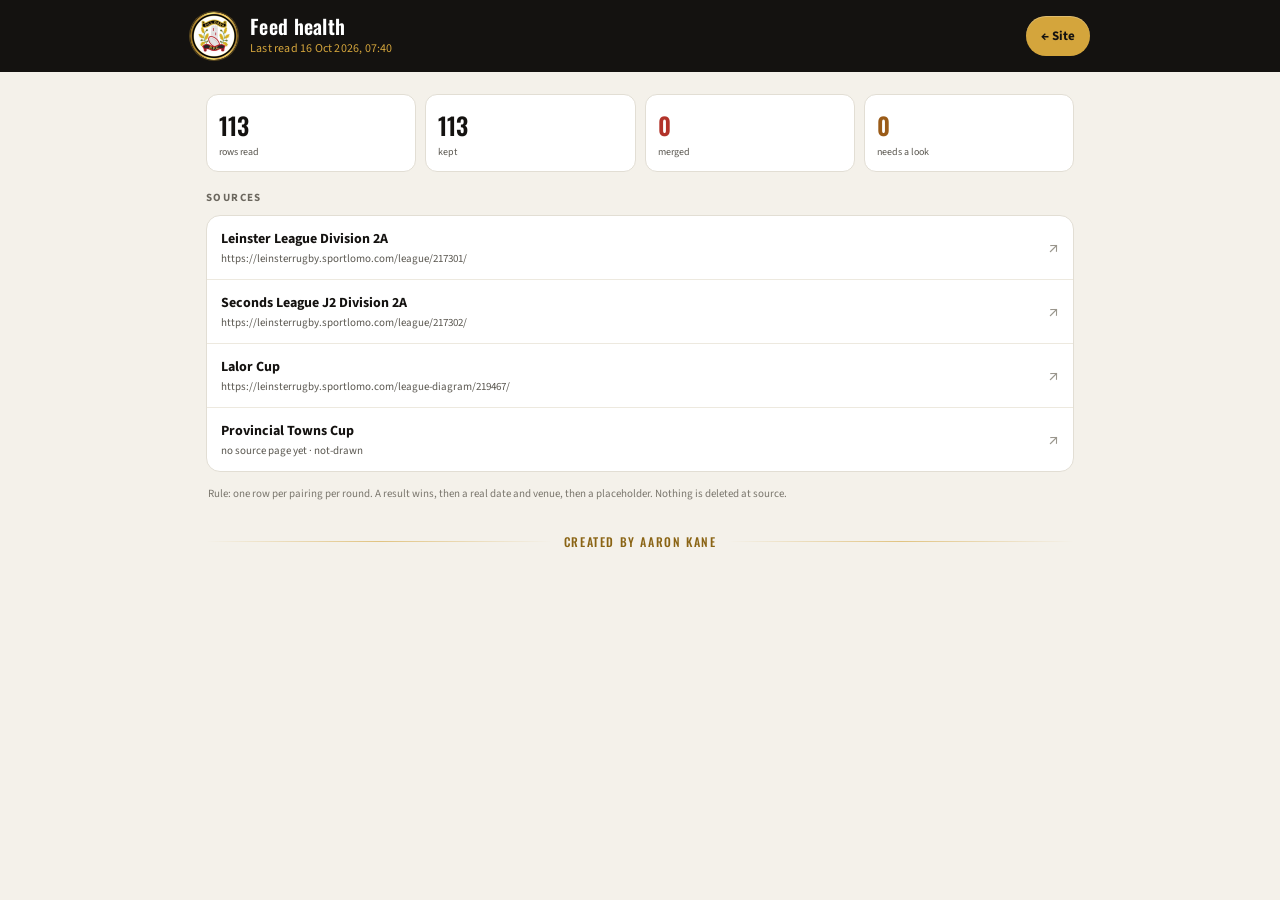
==== commit fbb030c1: "Find cup rounds automatically; restore the Lalor Cup semi-final The Lalor Cup semi-final against Cla" ====
--- a/docs/review.html
+++ b/docs/review.html
@@ -62,6 +62,7 @@
     root.appendChild(stats);
 
     function compName(id) {
+      if (!id) return "Not tracked by the app";
       var c = D.competitions.filter(function (x) { return x.id === id; })[0];
       return c ? c.name : id;
     }
--- a/docs/style.css
+++ b/docs/style.css
@@ -197,7 +197,8 @@
 .tc7.na{color:#B7B2A8}
 .tname{font-size:14px;font-weight:600;color:var(--text);line-height:1.25;display:block}
 .trow.ours .tname{font-weight:700}
-.tsub{font-size:10px;color:var(--muted);margin-top:2px;white-space:nowrap}
+.tsub{font-size:10px;color:var(--muted);margin-top:3px;white-space:nowrap;
+  display:flex;flex-direction:column;align-items:flex-start;gap:4px}
 .pts{font-family:'Oswald',sans-serif;font-size:19px;font-weight:600;color:var(--text);text-align:right}
 
 .zkey{display:grid;grid-template-columns:1fr 1fr;gap:8px 16px;padding:4px 4px 0 4px}
@@ -273,3 +274,160 @@
 .results .score-row.lost .score-num{color:#B8645C}
 .results .score-row.won .score-name{color:var(--text)}
 .results .score-num{border-left-color:rgba(20,18,16,.06)}
+
+/* ---------------- form strip ---------------- */
+.form{display:flex;gap:3px}
+.fdot{width:15px;height:15px;border-radius:3px;display:flex;align-items:center;justify-content:center;
+  font-size:9px;font-weight:700;color:#fff;letter-spacing:0}
+.fd-w{background:var(--green)}
+.fd-l{background:var(--accent)}
+.fd-d{background:var(--faint)}
+.fd-c{background:#6B2F2A}
+.fd-none{background:var(--sand);color:var(--faint)}
+
+.sc-form{display:flex;align-items:center;gap:9px;margin-top:11px}
+.sc-form-l{font-size:10px;font-weight:700;letter-spacing:1.2px;color:#6B675E}
+.sc-form .form{justify-content:flex-start}
+
+/* ---------------- position chart ---------------- */
+.chartcard{padding:12px 10px 6px 10px}
+.poschart{width:100%;height:auto;display:block;overflow:visible}
+.pc-grid{stroke:var(--sep);stroke-width:1}
+.pc-ax{fill:var(--faint);font-size:9px;font-family:'Source Sans 3',sans-serif}
+.pc-line{fill:none;stroke:var(--accent);stroke-width:2.5;stroke-linejoin:round;stroke-linecap:round}
+.pc-dot{fill:var(--accent)}
+.pc-now{fill:var(--gold);stroke:var(--accent);stroke-width:2}
+.pc-now-l{fill:var(--text);font-size:11px;font-weight:700;font-family:'Oswald',sans-serif}
+
+/* ---------------- walkover ---------------- */
+.bp-conc{background:#F0E2E0;color:#8C271F}
+.rc-off .rc-badge{background:var(--sand);color:var(--muted)}
+
+/* ---------------- share ---------------- */
+.share-row{display:flex;margin-top:2px}
+.sharebtn{display:inline-flex;align-items:center;gap:7px;height:34px;padding:0 13px;
+  border:1px solid var(--line);border-radius:17px;background:var(--card);
+  color:var(--muted);font-size:12px;font-weight:600;cursor:pointer}
+.sharebtn:hover{border-color:var(--gold);color:var(--text)}
+.sharebtn:disabled{opacity:.5}
+.sh-ico{font-size:14px;line-height:1;transform:scaleX(-1)}
+
+/* ---------------- offline notice ---------------- */
+.stalebar{background:var(--gold-wash);color:var(--gold-deep);border-bottom:1px solid #E4D7C2;
+  font-size:12px;font-weight:600;padding:9px 16px;text-align:center}
+
+/* ---------------- Everest journey ---------------- */
+.everest{overflow:hidden;background:var(--ink);border-color:var(--line-dark)}
+.ev-head{display:flex;align-items:flex-end;gap:12px;padding:14px 15px 10px 15px}
+.ev-stage{flex:1;min-width:0}
+.ev-stage-name{font-family:'Oswald',sans-serif;font-size:21px;font-weight:600;color:#fff;line-height:1.1}
+.ev-stage-note{font-size:11px;color:var(--on-dark-muted);margin-top:3px}
+.ev-alt{text-align:right;flex-shrink:0}
+.ev-alt-n{font-family:'Oswald',sans-serif;font-size:30px;font-weight:600;color:var(--gold);
+  line-height:1;font-variant-numeric:tabular-nums}
+.ev-alt-u{font-size:9px;font-weight:700;letter-spacing:1.6px;color:var(--on-dark-muted);margin-top:3px}
+
+.ev-svg{display:block;width:100%;height:auto}
+.ev-route-bg{fill:none;stroke:rgba(244,241,234,.16);stroke-width:2;stroke-linecap:round;
+  stroke-dasharray:3 5}
+.ev-route{fill:none;stroke:var(--gold);stroke-width:2.4;stroke-linecap:round;stroke-linejoin:round}
+.ev-pole{stroke:rgba(244,241,234,.75);stroke-width:1.4}
+.ev-flagcloth{fill:var(--accent)}
+.ev-camp-ring{fill:#141210;stroke:rgba(244,241,234,.45);stroke-width:1.6}
+.ev-camp.reached .ev-camp-ring{stroke:var(--gold);fill:var(--gold)}
+.ev-camp-t{fill:var(--on-dark-muted);font-size:8px;font-weight:700;letter-spacing:.5px;
+  font-family:'Source Sans 3',sans-serif}
+.ev-camp.reached .ev-camp-t{fill:#EDE8DE}
+.ev-halo{fill:var(--gold);opacity:.22}
+.ev-dot{fill:var(--gold);stroke:#141210;stroke-width:1.2}
+.ev-flake{fill:#F4F1EA;opacity:.5}
+
+.ev-foot{padding:12px 15px 14px 15px}
+.ev-bar{position:relative;height:5px;border-radius:3px;background:rgba(244,241,234,.14);overflow:visible}
+.ev-bar-fill{height:100%;width:0;border-radius:3px;
+  background:linear-gradient(90deg,var(--accent),var(--gold));transition:width .12s linear}
+.ev-bar-tick{position:absolute;top:-3px;width:1px;height:11px;background:rgba(244,241,234,.3)}
+.ev-line{font-size:11px;color:var(--on-dark-muted);margin-top:10px;line-height:1.5}
+.ev-strong{color:#fff;font-weight:700}
+.ev-next{font-size:11px;color:var(--gold);margin-top:5px}
+
+/* motion: the flag flutters, the snow falls, the climber breathes */
+@keyframes ev-fall{
+  0%{transform:translate(0,-6px);opacity:0}
+  12%{opacity:.55}
+  88%{opacity:.4}
+  100%{transform:translate(var(--sway,6px),258px);opacity:0}
+}
+@keyframes ev-flutter{
+  0%,100%{transform:scaleX(1) skewY(0deg)}
+  35%{transform:scaleX(.82) skewY(-5deg)}
+  70%{transform:scaleX(1.05) skewY(4deg)}
+}
+@keyframes ev-breathe{
+  0%,100%{opacity:.18;r:8}
+  50%{opacity:.38;r:11}
+}
+@keyframes ev-twinkle{0%,100%{opacity:.25}50%{opacity:.9}}
+.ev-flake{animation:ev-fall linear infinite}
+.ev-flagcloth{transform-origin:198px 20px;animation:ev-flutter 2.4s ease-in-out infinite}
+.ev-halo{animation:ev-breathe 2.8s ease-in-out infinite}
+.ev-star{animation:ev-twinkle 4s ease-in-out infinite}
+.ev-star:nth-of-type(2n){animation-duration:6.5s;animation-delay:-2s}
+.ev-star:nth-of-type(3n){animation-duration:5.2s;animation-delay:-3.4s}
+
+@media (prefers-reduced-motion: reduce){
+  .ev-flake,.ev-flagcloth,.ev-halo,.ev-star{animation:none}
+  .ev-flake{opacity:.35}
+  .ev-bar-fill{transition:none}
+}
+
+/* ---------------- match-day weather ---------------- */
+.wx-host:empty{display:none}
+.wx{display:flex;align-items:center;gap:11px;background:var(--ink-2);border-radius:10px;
+  padding:9px 12px;margin-top:2px}
+.wx-ico{width:30px;height:30px;flex-shrink:0;overflow:visible}
+.wx-sun{fill:var(--gold)}
+.wx-ray{stroke:var(--gold);stroke-width:1.6;stroke-linecap:round}
+.wx-cloud{fill:#C9D2CC}
+.wx-drop{stroke:#8FB6D6;stroke-width:1.7;stroke-linecap:round;animation:wx-rain 1.3s linear infinite}
+.wx-flk{fill:#EDF3F7;animation:wx-snow 2.4s linear infinite}
+.wx-bolt{fill:var(--gold)}
+.wx-fog{stroke:#A8B3AC;stroke-width:1.6;stroke-linecap:round}
+.wx-txt{flex:1;min-width:0}
+.wx-top{display:flex;align-items:baseline;gap:8px}
+.wx-temp{font-family:'Oswald',sans-serif;font-size:19px;font-weight:600;color:#fff;
+  font-variant-numeric:tabular-nums}
+.wx-desc{font-size:13px;color:#EDE8DE}
+.wx-sub{font-size:11px;color:var(--on-dark-muted);margin-top:2px}
+.wx-warn{font-size:9px;font-weight:700;letter-spacing:.8px;padding:4px 7px;border-radius:4px;
+  background:var(--accent);color:#fff;flex-shrink:0}
+@keyframes wx-rain{0%{opacity:0;transform:translateY(-3px)}30%{opacity:1}100%{opacity:0;transform:translateY(4px)}}
+@keyframes wx-snow{0%{opacity:0;transform:translateY(-3px)}35%{opacity:1}100%{opacity:0;transform:translateY(4px)}}
+
+/* ---------------- reaching a new camp ---------------- */
+.everest{position:relative}
+.ev-spark{fill:var(--gold);opacity:0}
+.ev-party .ev-spark{animation:ev-spark .95s cubic-bezier(.2,.7,.3,1) forwards}
+@keyframes ev-spark{
+  0%{opacity:0;transform:translate(0,0) scale(.4)}
+  18%{opacity:1}
+  100%{opacity:0;transform:translate(var(--dx),var(--dy)) scale(.9)}
+}
+.ev-camp.flare .ev-camp-ring{animation:ev-flare 1.5s ease-out 2}
+@keyframes ev-flare{
+  0%,100%{stroke-width:1.6;r:3.4}
+  40%{stroke-width:3.2;r:6.4}
+}
+.ev-party .ev-alt-n{animation:ev-pop .8s ease-out}
+@keyframes ev-pop{0%{transform:scale(1)}35%{transform:scale(1.16)}100%{transform:scale(1)}}
+.ev-banner{position:absolute;left:50%;top:44%;transform:translate(-50%,-50%) scale(.86);
+  background:var(--gold);color:var(--ink);font-family:'Oswald',sans-serif;font-size:15px;
+  font-weight:600;letter-spacing:2.4px;padding:9px 18px;border-radius:999px;white-space:nowrap;
+  box-shadow:0 10px 30px rgba(0,0,0,.45);opacity:0;pointer-events:none;
+  transition:opacity .45s ease,transform .45s cubic-bezier(.2,.8,.3,1)}
+.ev-banner.in{opacity:1;transform:translate(-50%,-50%) scale(1)}
+@media (prefers-reduced-motion: reduce){
+  .ev-party .ev-spark,.ev-camp.flare .ev-camp-ring,.ev-party .ev-alt-n{animation:none}
+  .wx-drop,.wx-flk{animation:none;opacity:.85}
+  .ev-banner{transition:opacity .2s linear}
+}
